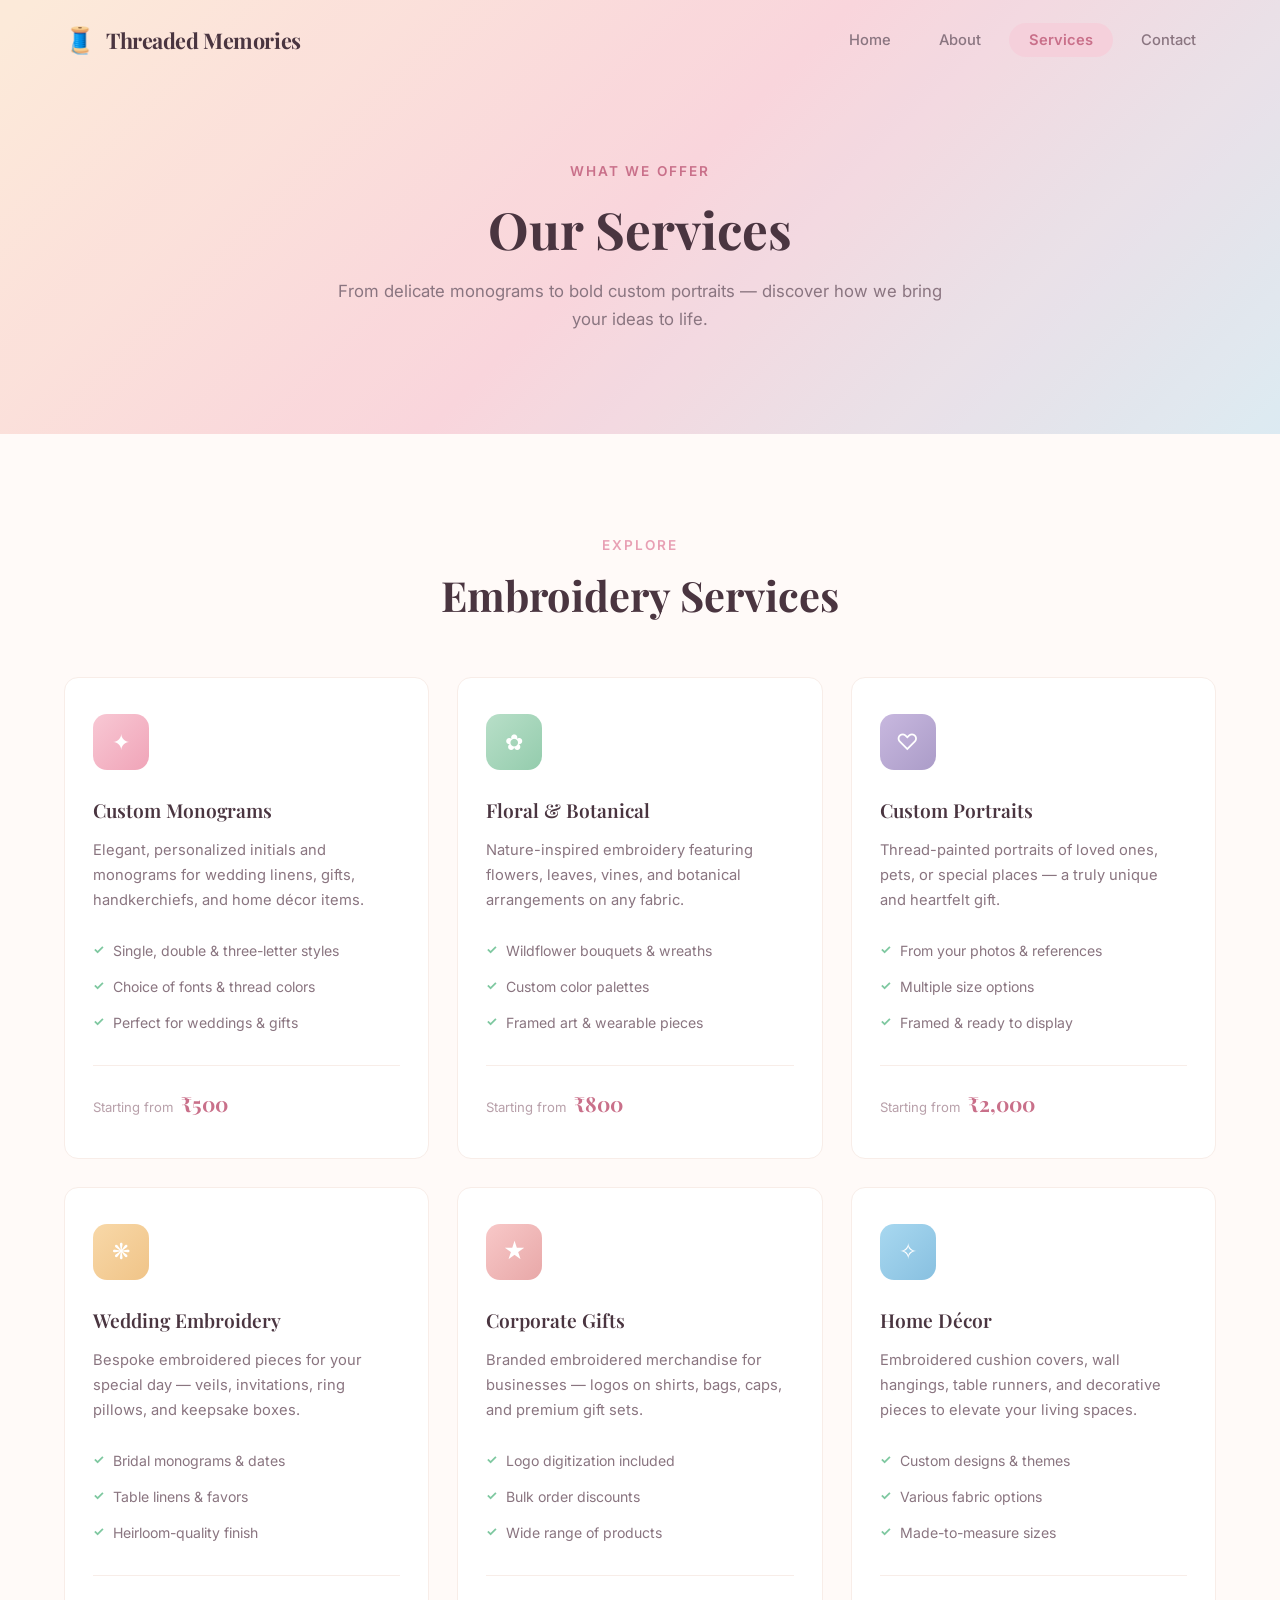
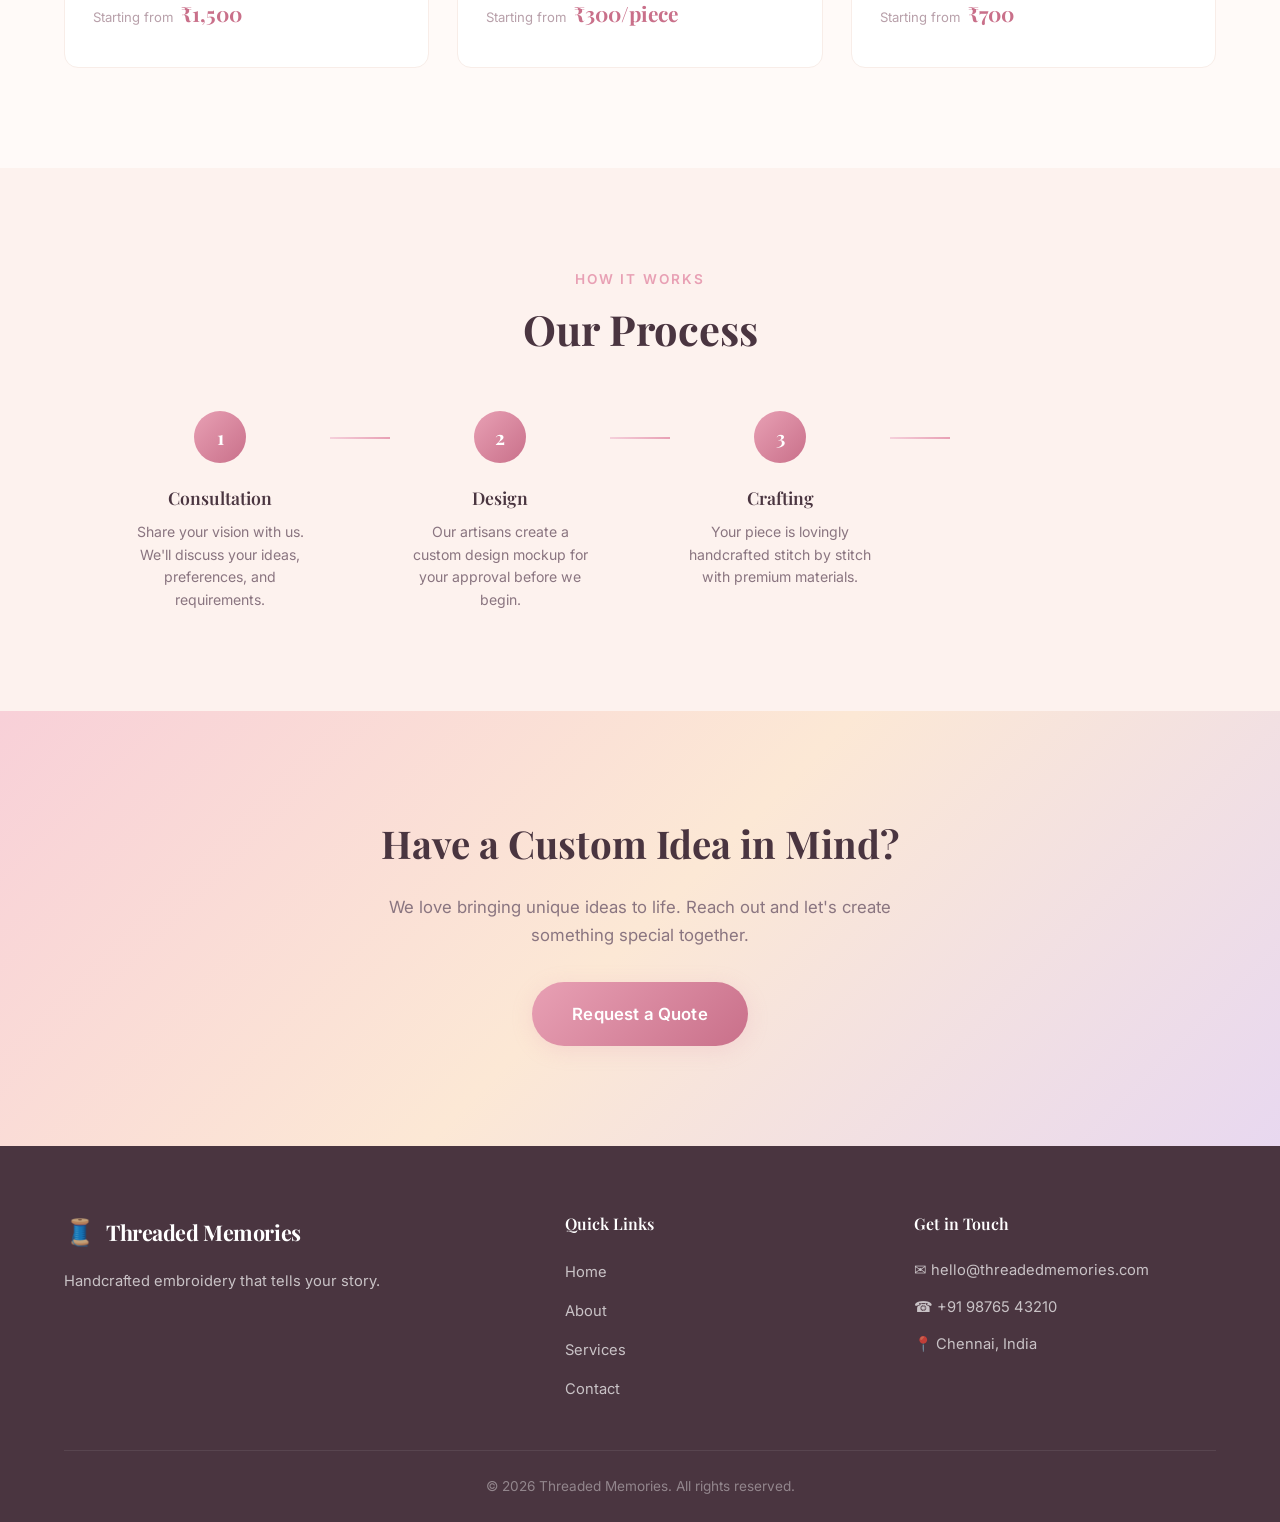
==== services.html @ ecc6c01d "Add files via upload" ====
<!DOCTYPE html>
<html lang="en">
<head>
  <meta charset="UTF-8">
  <meta name="viewport" content="width=device-width, initial-scale=1.0">
  <meta name="description" content="Explore our embroidery services – custom monograms, floral designs, portraits, corporate gifts, and more at Threaded Memories.">
  <title>Services | Threaded Memories</title>
  <link rel="stylesheet" href="style.css">
  <link rel="preconnect" href="https://fonts.googleapis.com">
  <link rel="preconnect" href="https://fonts.gstatic.com" crossorigin>
  <link href="https://fonts.googleapis.com/css2?family=Playfair+Display:ital,wght@0,400;0,600;0,700;1,400&family=Inter:wght@300;400;500;600&display=swap" rel="stylesheet">
</head>
<body>

  <!-- Navigation -->
  <header class="site-header" id="site-header">
    <nav class="navbar" id="navbar">
      <div class="nav-container">
        <a href="index.html" class="nav-logo" id="nav-logo">
          <span class="logo-icon">🧵</span>
          <span class="logo-text">Threaded Memories</span>
        </a>
        <button class="nav-toggle" id="nav-toggle" aria-label="Toggle navigation">
          <span class="hamburger-line"></span>
          <span class="hamburger-line"></span>
          <span class="hamburger-line"></span>
        </button>
        <ul class="nav-menu" id="nav-menu">
          <li class="nav-item"><a href="index.html" class="nav-link">Home</a></li>
          <li class="nav-item"><a href="about.html" class="nav-link">About</a></li>
          <li class="nav-item"><a href="services.html" class="nav-link active">Services</a></li>
          <li class="nav-item"><a href="contact.html" class="nav-link">Contact</a></li>
        </ul>
      </div>
    </nav>
  </header>

  <!-- Main Content -->
  <main class="main-content">

    <!-- Page Hero -->
    <section class="page-hero page-hero-services" id="services-hero">
      <div class="page-hero-overlay"></div>
      <div class="page-hero-content">
        <p class="page-hero-label">What We Offer</p>
        <h1 class="page-hero-title">Our Services</h1>
        <p class="page-hero-subtitle">
          From delicate monograms to bold custom portraits — discover how we bring your ideas to life.
        </p>
      </div>
    </section>

    <!-- Services Grid -->
    <section class="services-section" id="services-list">
      <div class="container">
        <div class="section-header">
          <p class="section-label">Explore</p>
          <h2 class="section-title">Embroidery Services</h2>
        </div>
        <div class="services-grid">

          <div class="service-card" id="service-1">
            <div class="service-icon-wrapper" style="background: linear-gradient(135deg, #f8c8d4, #f0a4b8);">
              <span class="service-icon">✦</span>
            </div>
            <h3 class="service-title">Custom Monograms</h3>
            <p class="service-description">
              Elegant, personalized initials and monograms for wedding linens, gifts, 
              handkerchiefs, and home décor items.
            </p>
            <ul class="service-features">
              <li>Single, double & three-letter styles</li>
              <li>Choice of fonts & thread colors</li>
              <li>Perfect for weddings & gifts</li>
            </ul>
            <div class="service-price">
              <span class="price-label">Starting from</span>
              <span class="price-value">₹500</span>
            </div>
          </div>

          <div class="service-card" id="service-2">
            <div class="service-icon-wrapper" style="background: linear-gradient(135deg, #b8dfc8, #94ccad);">
              <span class="service-icon">✿</span>
            </div>
            <h3 class="service-title">Floral & Botanical</h3>
            <p class="service-description">
              Nature-inspired embroidery featuring flowers, leaves, vines, and botanical 
              arrangements on any fabric.
            </p>
            <ul class="service-features">
              <li>Wildflower bouquets & wreaths</li>
              <li>Custom color palettes</li>
              <li>Framed art & wearable pieces</li>
            </ul>
            <div class="service-price">
              <span class="price-label">Starting from</span>
              <span class="price-value">₹800</span>
            </div>
          </div>

          <div class="service-card" id="service-3">
            <div class="service-icon-wrapper" style="background: linear-gradient(135deg, #c8b8df, #ab9cc8);">
              <span class="service-icon">♡</span>
            </div>
            <h3 class="service-title">Custom Portraits</h3>
            <p class="service-description">
              Thread-painted portraits of loved ones, pets, or special places — 
              a truly unique and heartfelt gift.
            </p>
            <ul class="service-features">
              <li>From your photos & references</li>
              <li>Multiple size options</li>
              <li>Framed & ready to display</li>
            </ul>
            <div class="service-price">
              <span class="price-label">Starting from</span>
              <span class="price-value">₹2,000</span>
            </div>
          </div>

          <div class="service-card" id="service-4">
            <div class="service-icon-wrapper" style="background: linear-gradient(135deg, #f8d8a8, #f0c488);">
              <span class="service-icon">❋</span>
            </div>
            <h3 class="service-title">Wedding Embroidery</h3>
            <p class="service-description">
              Bespoke embroidered pieces for your special day — veils, invitations, 
              ring pillows, and keepsake boxes.
            </p>
            <ul class="service-features">
              <li>Bridal monograms & dates</li>
              <li>Table linens & favors</li>
              <li>Heirloom-quality finish</li>
            </ul>
            <div class="service-price">
              <span class="price-label">Starting from</span>
              <span class="price-value">₹1,500</span>
            </div>
          </div>

          <div class="service-card" id="service-5">
            <div class="service-icon-wrapper" style="background: linear-gradient(135deg, #f8c8c8, #e8a8a8);">
              <span class="service-icon">★</span>
            </div>
            <h3 class="service-title">Corporate Gifts</h3>
            <p class="service-description">
              Branded embroidered merchandise for businesses — logos on shirts, bags, 
              caps, and premium gift sets.
            </p>
            <ul class="service-features">
              <li>Logo digitization included</li>
              <li>Bulk order discounts</li>
              <li>Wide range of products</li>
            </ul>
            <div class="service-price">
              <span class="price-label">Starting from</span>
              <span class="price-value">₹300/piece</span>
            </div>
          </div>

          <div class="service-card" id="service-6">
            <div class="service-icon-wrapper" style="background: linear-gradient(135deg, #a8d8f0, #88c0e0);">
              <span class="service-icon">✧</span>
            </div>
            <h3 class="service-title">Home Décor</h3>
            <p class="service-description">
              Embroidered cushion covers, wall hangings, table runners, and decorative 
              pieces to elevate your living spaces.
            </p>
            <ul class="service-features">
              <li>Custom designs & themes</li>
              <li>Various fabric options</li>
              <li>Made-to-measure sizes</li>
            </ul>
            <div class="service-price">
              <span class="price-label">Starting from</span>
              <span class="price-value">₹700</span>
            </div>
          </div>

        </div>
      </div>
    </section>

    <!-- Process Section -->
    <section class="process-section" id="process">
      <div class="container">
        <div class="section-header">
          <p class="section-label">How It Works</p>
          <h2 class="section-title">Our Process</h2>
        </div>
        <div class="process-steps">
          <div class="process-step" id="step-1">
            <div class="step-number">1</div>
            <h3 class="step-title">Consultation</h3>
            <p class="step-description">Share your vision with us. We'll discuss your ideas, preferences, and requirements.</p>
          </div>
          <div class="process-connector"></div>
          <div class="process-step" id="step-2">
            <div class="step-number">2</div>
            <h3 class="step-title">Design</h3>
            <p class="step-description">Our artisans create a custom design mockup for your approval before we begin.</p>
          </div>
          <div class="process-connector"></div>
          <div class="process-step" id="step-3">
            <div class="step-number">3</div>
            <h3 class="step-title">Crafting</h3>
            <p class="step-description">Your piece is lovingly handcrafted stitch by stitch with premium materials.</p>
          </div>
          <div class="process-connector"></div>
          <div class="process-step" id="step-4">
            <div class="step-number">4</div>
            <h3 class="step-title">Delivery</h3>
            <p class="step-description">Your finished piece is carefully packaged and delivered to your doorstep.</p>
          </div>
        </div>
      </div>
    </section>

    <!-- CTA Section -->
    <section class="cta-section" id="services-cta">
      <div class="container">
        <div class="cta-content">
          <h2 class="cta-title">Have a Custom Idea in Mind?</h2>
          <p class="cta-description">
            We love bringing unique ideas to life. Reach out and let's create something special together.
          </p>
          <a href="contact.html" class="btn btn-primary btn-large" id="services-cta-btn">Request a Quote</a>
        </div>
      </div>
    </section>

  </main>

  <!-- Footer -->
  <footer class="site-footer" id="site-footer">
    <div class="container">
      <div class="footer-grid">
        <div class="footer-brand">
          <a href="index.html" class="footer-logo">
            <span class="logo-icon">🧵</span>
            <span class="logo-text">Threaded Memories</span>
          </a>
          <p class="footer-tagline">Handcrafted embroidery that tells your story.</p>
        </div>
        <div class="footer-links">
          <h4 class="footer-heading">Quick Links</h4>
          <ul>
            <li><a href="index.html">Home</a></li>
            <li><a href="about.html">About</a></li>
            <li><a href="services.html">Services</a></li>
            <li><a href="contact.html">Contact</a></li>
          </ul>
        </div>
        <div class="footer-contact">
          <h4 class="footer-heading">Get in Touch</h4>
          <ul>
            <li>✉ hello@threadedmemories.com</li>
            <li>☎ +91 98765 43210</li>
            <li>📍 Chennai, India</li>
          </ul>
        </div>
      </div>
      <div class="footer-bottom">
        <p>&copy; 2026 Threaded Memories. All rights reserved.</p>
      </div>
    </div>
  </footer>

  <script src="script.js"></script>
</body>
</html>
---- style.css ----
/* ===================================================================
   THREADED MEMORIES – Main Stylesheet
   Soft pastel aesthetic: pink, peach, lavender, sage
   =================================================================== */

/* ----- CSS Custom Properties / Design Tokens ----- */
:root {
  /* Primary Palette – Soft Pink / Peach */
  --clr-primary: #e8a0b4;
  --clr-primary-light: #f5d0db;
  --clr-primary-dark: #c9708a;
  --clr-primary-bg: #fef5f7;

  /* Accent Palette – Warm Peach / Gold */
  --clr-accent: #f0c4a0;
  --clr-accent-light: #fce8d5;
  --clr-accent-dark: #d4a070;

  /* Neutral Palette */
  --clr-bg: #fffaf8;
  --clr-bg-alt: #fdf2ee;
  --clr-surface: #ffffff;
  --clr-border: #f0e0da;
  --clr-border-light: #f8ede8;

  /* Text */
  --clr-text: #4a3540;
  --clr-text-light: #8a7580;
  --clr-text-muted: #b8a0aa;
  --clr-text-inverse: #ffffff;

  /* Semantic */
  --clr-success: #7ec8a0;
  --clr-error: #e87070;
  --clr-lavender: #c8b8df;
  --clr-sage: #a8c5b8;

  /* Typography */
  --ff-heading: 'Playfair Display', Georgia, 'Times New Roman', serif;
  --ff-body: 'Inter', -apple-system, BlinkMacSystemFont, 'Segoe UI', sans-serif;

  /* Sizing */
  --container-max: 1200px;
  --nav-height: 80px;
  --radius-sm: 8px;
  --radius-md: 14px;
  --radius-lg: 24px;
  --radius-full: 9999px;

  /* Shadows */
  --shadow-sm: 0 2px 8px rgba(74, 53, 64, 0.06);
  --shadow-md: 0 8px 24px rgba(74, 53, 64, 0.08);
  --shadow-lg: 0 16px 48px rgba(74, 53, 64, 0.10);
  --shadow-glow: 0 4px 20px rgba(232, 160, 180, 0.25);

  /* Transitions */
  --transition-fast: 0.2s ease;
  --transition-base: 0.35s cubic-bezier(0.4, 0, 0.2, 1);
  --transition-slow: 0.6s cubic-bezier(0.4, 0, 0.2, 1);
}

/* ----- Reset & Base ----- */
*,
*::before,
*::after {
  margin: 0;
  padding: 0;
  box-sizing: border-box;
}

html {
  scroll-behavior: smooth;
  font-size: 16px;
}

body {
  font-family: var(--ff-body);
  color: var(--clr-text);
  background-color: var(--clr-bg);
  line-height: 1.7;
  -webkit-font-smoothing: antialiased;
  -moz-osx-font-smoothing: grayscale;
  overflow-x: hidden;
}

a {
  text-decoration: none;
  color: inherit;
  transition: color var(--transition-fast);
}

ul {
  list-style: none;
}

img {
  max-width: 100%;
  height: auto;
  display: block;
}

.container {
  max-width: var(--container-max);
  margin: 0 auto;
  padding: 0 24px;
}

/* ===================================================================
   NAVIGATION
   =================================================================== */
.site-header {
  position: fixed;
  top: 0;
  left: 0;
  right: 0;
  z-index: 1000;
  transition: background var(--transition-base), box-shadow var(--transition-base);
}

.site-header.scrolled {
  background: rgba(255, 250, 248, 0.92);
  backdrop-filter: blur(16px);
  -webkit-backdrop-filter: blur(16px);
  box-shadow: var(--shadow-sm);
}

.navbar {
  height: var(--nav-height);
  display: flex;
  align-items: center;
}

.nav-container {
  max-width: var(--container-max);
  margin: 0 auto;
  padding: 0 24px;
  width: 100%;
  display: flex;
  align-items: center;
  justify-content: space-between;
}

.nav-logo {
  display: flex;
  align-items: center;
  gap: 10px;
  z-index: 1001;
}

.logo-icon {
  font-size: 1.6rem;
}

.logo-text {
  font-family: var(--ff-heading);
  font-size: 1.35rem;
  font-weight: 700;
  color: var(--clr-text);
  letter-spacing: -0.02em;
}

.nav-menu {
  display: flex;
  align-items: center;
  gap: 8px;
}

.nav-link {
  padding: 8px 20px;
  font-size: 0.92rem;
  font-weight: 500;
  color: var(--clr-text-light);
  border-radius: var(--radius-full);
  transition: all var(--transition-fast);
  position: relative;
}

.nav-link:hover {
  color: var(--clr-text);
  background: var(--clr-primary-bg);
}

.nav-link.active {
  color: var(--clr-primary-dark);
  background: var(--clr-primary-light);
  font-weight: 600;
}

/* Hamburger */
.nav-toggle {
  display: none;
  flex-direction: column;
  gap: 5px;
  background: none;
  border: none;
  cursor: pointer;
  padding: 8px;
  z-index: 1001;
}

.hamburger-line {
  width: 24px;
  height: 2px;
  background: var(--clr-text);
  border-radius: 2px;
  transition: all var(--transition-base);
  transform-origin: center;
}

.nav-toggle.active .hamburger-line:nth-child(1) {
  transform: rotate(45deg) translate(5px, 5px);
}

.nav-toggle.active .hamburger-line:nth-child(2) {
  opacity: 0;
}

.nav-toggle.active .hamburger-line:nth-child(3) {
  transform: rotate(-45deg) translate(5px, -5px);
}

/* ===================================================================
   BUTTONS
   =================================================================== */
.btn {
  display: inline-flex;
  align-items: center;
  justify-content: center;
  gap: 8px;
  padding: 14px 32px;
  font-family: var(--ff-body);
  font-size: 0.95rem;
  font-weight: 600;
  border: none;
  border-radius: var(--radius-full);
  cursor: pointer;
  transition: all var(--transition-base);
  letter-spacing: 0.01em;
}

.btn-primary {
  background: linear-gradient(135deg, var(--clr-primary), var(--clr-primary-dark));
  color: var(--clr-text-inverse);
  box-shadow: var(--shadow-glow);
}

.btn-primary:hover {
  transform: translateY(-2px);
  box-shadow: 0 8px 28px rgba(232, 160, 180, 0.4);
}

.btn-primary:active {
  transform: translateY(0);
}

.btn-secondary {
  background: rgba(255, 255, 255, 0.2);
  color: var(--clr-text-inverse);
  border: 2px solid rgba(255, 255, 255, 0.4);
  backdrop-filter: blur(4px);
}

.btn-secondary:hover {
  background: rgba(255, 255, 255, 0.3);
  border-color: rgba(255, 255, 255, 0.6);
  transform: translateY(-2px);
}

.btn-large {
  padding: 18px 40px;
  font-size: 1.05rem;
}

.btn-full {
  width: 100%;
}

/* ===================================================================
   SECTION UTILITIES
   =================================================================== */
.section-header {
  text-align: center;
  margin-bottom: 56px;
}

.section-label {
  font-size: 0.85rem;
  font-weight: 600;
  text-transform: uppercase;
  letter-spacing: 0.15em;
  color: var(--clr-primary);
  margin-bottom: 12px;
}

.section-title {
  font-family: var(--ff-heading);
  font-size: clamp(1.8rem, 4vw, 2.6rem);
  font-weight: 700;
  color: var(--clr-text);
  line-height: 1.25;
}

/* ===================================================================
   HERO (HOME PAGE)
   =================================================================== */
.hero {
  position: relative;
  min-height: 100vh;
  display: flex;
  align-items: center;
  justify-content: center;
  text-align: center;
  background: linear-gradient(135deg, #f8d0d8 0%, #fce8d5 30%, #f0d8e8 60%, #d8e0f0 100%);
  overflow: hidden;
}

.hero::before {
  content: '';
  position: absolute;
  top: -50%;
  right: -30%;
  width: 80vw;
  height: 80vw;
  border-radius: 50%;
  background: radial-gradient(circle, rgba(232, 160, 180, 0.15) 0%, transparent 70%);
  animation: heroFloat 12s ease-in-out infinite;
}

.hero::after {
  content: '';
  position: absolute;
  bottom: -30%;
  left: -20%;
  width: 60vw;
  height: 60vw;
  border-radius: 50%;
  background: radial-gradient(circle, rgba(240, 196, 160, 0.12) 0%, transparent 70%);
  animation: heroFloat 15s ease-in-out infinite reverse;
}

@keyframes heroFloat {
  0%, 100% { transform: translate(0, 0) scale(1); }
  50% { transform: translate(30px, -20px) scale(1.05); }
}

.hero-overlay {
  position: absolute;
  inset: 0;
  background: rgba(255, 250, 248, 0.15);
}

.hero-content {
  position: relative;
  z-index: 2;
  max-width: 720px;
  padding: 0 24px;
}

.hero-tagline {
  font-size: 0.9rem;
  font-weight: 600;
  text-transform: uppercase;
  letter-spacing: 0.2em;
  color: var(--clr-primary-dark);
  margin-bottom: 20px;
  opacity: 0;
  animation: fadeInUp 0.8s ease forwards 0.2s;
}

.hero-title {
  font-family: var(--ff-heading);
  font-size: clamp(2.4rem, 6vw, 4rem);
  font-weight: 700;
  color: var(--clr-text);
  line-height: 1.15;
  margin-bottom: 24px;
  opacity: 0;
  animation: fadeInUp 0.8s ease forwards 0.4s;
}

.accent-text {
  color: var(--clr-primary-dark);
  font-style: italic;
}

.hero-description {
  font-size: 1.1rem;
  color: var(--clr-text-light);
  line-height: 1.8;
  margin-bottom: 36px;
  max-width: 560px;
  margin-left: auto;
  margin-right: auto;
  opacity: 0;
  animation: fadeInUp 0.8s ease forwards 0.6s;
}

.hero-buttons {
  display: flex;
  gap: 16px;
  justify-content: center;
  flex-wrap: wrap;
  opacity: 0;
  animation: fadeInUp 0.8s ease forwards 0.8s;
}

.hero .btn-secondary {
  color: var(--clr-text);
  border-color: var(--clr-primary);
  background: rgba(232, 160, 180, 0.08);
}

.hero .btn-secondary:hover {
  background: rgba(232, 160, 180, 0.18);
}

/* Scroll Indicator */
.hero-scroll-indicator {
  position: absolute;
  bottom: 32px;
  left: 50%;
  transform: translateX(-50%);
  display: flex;
  flex-direction: column;
  align-items: center;
  gap: 8px;
  z-index: 2;
  opacity: 0;
  animation: fadeInUp 0.8s ease forwards 1.2s;
}

.hero-scroll-indicator span {
  font-size: 0.75rem;
  font-weight: 600;
  text-transform: uppercase;
  letter-spacing: 0.15em;
  color: var(--clr-text-muted);
}

.scroll-line {
  width: 1px;
  height: 40px;
  background: linear-gradient(to bottom, var(--clr-primary), transparent);
  animation: scrollPulse 2s ease-in-out infinite;
}

@keyframes scrollPulse {
  0%, 100% { opacity: 1; transform: scaleY(1); }
  50% { opacity: 0.4; transform: scaleY(0.6); }
}

@keyframes fadeInUp {
  from { opacity: 0; transform: translateY(24px); }
  to { opacity: 1; transform: translateY(0); }
}

/* ===================================================================
   PAGE HERO (Inner Pages)
   =================================================================== */
.page-hero {
  position: relative;
  padding: 160px 24px 100px;
  text-align: center;
  background: linear-gradient(135deg, #f8d0d8 0%, #fce8d5 50%, #e8d0f0 100%);
  overflow: hidden;
}

.page-hero-services {
  background: linear-gradient(135deg, #fce8d5 0%, #f8d0d8 50%, #d8e8f0 100%);
}

.page-hero-contact {
  background: linear-gradient(135deg, #e8d0f0 0%, #f8d0d8 50%, #fce8d5 100%);
}

.page-hero-overlay {
  position: absolute;
  inset: 0;
  background: rgba(255, 250, 248, 0.1);
}

.page-hero-content {
  position: relative;
  z-index: 2;
  max-width: 640px;
  margin: 0 auto;
}

.page-hero-label {
  font-size: 0.85rem;
  font-weight: 600;
  text-transform: uppercase;
  letter-spacing: 0.15em;
  color: var(--clr-primary-dark);
  margin-bottom: 16px;
}

.page-hero-title {
  font-family: var(--ff-heading);
  font-size: clamp(2rem, 5vw, 3.2rem);
  font-weight: 700;
  color: var(--clr-text);
  margin-bottom: 16px;
  line-height: 1.2;
}

.page-hero-subtitle {
  font-size: 1.05rem;
  color: var(--clr-text-light);
  line-height: 1.7;
}

/* ===================================================================
   FEATURES (HOME)
   =================================================================== */
.features {
  padding: 100px 0;
  background: var(--clr-bg);
}

.features-grid {
  display: grid;
  grid-template-columns: repeat(4, 1fr);
  gap: 24px;
}

.feature-card {
  text-align: center;
  padding: 40px 28px;
  background: var(--clr-surface);
  border-radius: var(--radius-md);
  border: 1px solid var(--clr-border-light);
  transition: all var(--transition-base);
}

.feature-card:hover {
  transform: translateY(-6px);
  box-shadow: var(--shadow-md);
  border-color: var(--clr-primary-light);
}

.feature-icon {
  font-size: 2rem;
  margin-bottom: 20px;
  color: var(--clr-primary);
}

.feature-title {
  font-family: var(--ff-heading);
  font-size: 1.15rem;
  font-weight: 600;
  margin-bottom: 12px;
  color: var(--clr-text);
}

.feature-description {
  font-size: 0.92rem;
  color: var(--clr-text-light);
  line-height: 1.65;
}

/* ===================================================================
   SHOWCASE (HOME)
   =================================================================== */
.showcase {
  padding: 100px 0;
  background: var(--clr-bg-alt);
}

.showcase-grid {
  display: grid;
  grid-template-columns: 1fr 1fr;
  grid-template-rows: auto auto;
  gap: 24px;
}

.showcase-card {
  position: relative;
  border-radius: var(--radius-md);
  overflow: hidden;
  min-height: 260px;
  cursor: pointer;
  transition: transform var(--transition-base);
}

.showcase-card:hover {
  transform: scale(1.02);
}

.showcase-card-large {
  grid-row: 1 / 3;
  min-height: 540px;
}

.showcase-image {
  position: absolute;
  inset: 0;
  background-size: cover;
  background-position: center;
  transition: transform var(--transition-slow);
}

.showcase-card:hover .showcase-image {
  transform: scale(1.08);
}

.showcase-overlay {
  position: absolute;
  bottom: 0;
  left: 0;
  right: 0;
  padding: 32px 28px;
  background: linear-gradient(to top, rgba(74, 53, 64, 0.7), transparent);
  color: var(--clr-text-inverse);
  transform: translateY(10px);
  opacity: 0;
  transition: all var(--transition-base);
}

.showcase-card:hover .showcase-overlay {
  transform: translateY(0);
  opacity: 1;
}

.showcase-overlay h3 {
  font-family: var(--ff-heading);
  font-size: 1.2rem;
  margin-bottom: 4px;
}

.showcase-overlay p {
  font-size: 0.88rem;
  opacity: 0.85;
}

.showcase-cta {
  text-align: center;
  margin-top: 48px;
}

/* ===================================================================
   TESTIMONIALS (HOME)
   =================================================================== */
.testimonial-section {
  padding: 100px 0;
  background: var(--clr-bg);
}

.testimonials-grid {
  display: grid;
  grid-template-columns: repeat(3, 1fr);
  gap: 24px;
}

.testimonial-card {
  padding: 36px 28px;
  background: var(--clr-surface);
  border-radius: var(--radius-md);
  border: 1px solid var(--clr-border-light);
  transition: all var(--transition-base);
}

.testimonial-card:hover {
  box-shadow: var(--shadow-md);
  transform: translateY(-4px);
}

.testimonial-stars {
  color: var(--clr-accent-dark);
  font-size: 1rem;
  letter-spacing: 2px;
  margin-bottom: 16px;
}

.testimonial-text {
  font-size: 0.95rem;
  color: var(--clr-text-light);
  line-height: 1.75;
  margin-bottom: 24px;
  font-style: italic;
}

.testimonial-author {
  display: flex;
  align-items: center;
  gap: 14px;
}

.testimonial-avatar {
  width: 44px;
  height: 44px;
  border-radius: 50%;
  background: linear-gradient(135deg, var(--clr-primary-light), var(--clr-primary));
  display: flex;
  align-items: center;
  justify-content: center;
  font-family: var(--ff-heading);
  font-weight: 700;
  font-size: 1rem;
  color: var(--clr-text-inverse);
}

.testimonial-name {
  font-weight: 600;
  font-size: 0.92rem;
  color: var(--clr-text);
}

.testimonial-role {
  font-size: 0.82rem;
  color: var(--clr-text-muted);
}

/* ===================================================================
   CTA SECTION
   =================================================================== */
.cta-section {
  padding: 100px 0;
  background: linear-gradient(135deg, #f8d0d8 0%, #fce8d5 50%, #e8d8f0 100%);
}

.cta-content {
  text-align: center;
  max-width: 580px;
  margin: 0 auto;
}

.cta-title {
  font-family: var(--ff-heading);
  font-size: clamp(1.6rem, 4vw, 2.4rem);
  font-weight: 700;
  color: var(--clr-text);
  margin-bottom: 16px;
}

.cta-description {
  font-size: 1.05rem;
  color: var(--clr-text-light);
  margin-bottom: 32px;
  line-height: 1.7;
}

/* ===================================================================
   ABOUT – STORY
   =================================================================== */
.about-story {
  padding: 100px 0;
  background: var(--clr-bg);
}

.story-grid {
  display: grid;
  grid-template-columns: 1fr 1fr;
  gap: 64px;
  align-items: center;
}

.story-image-wrapper {
  position: relative;
}

.story-image {
  width: 100%;
  height: 440px;
  border-radius: var(--radius-lg);
  background-size: cover;
  background-position: center;
}

.story-image-accent {
  position: absolute;
  bottom: -16px;
  right: -16px;
  width: 120px;
  height: 120px;
  border-radius: var(--radius-md);
  background: linear-gradient(135deg, var(--clr-primary-light), var(--clr-accent-light));
  z-index: -1;
}

.story-paragraph {
  font-size: 1rem;
  color: var(--clr-text-light);
  line-height: 1.8;
  margin-bottom: 20px;
}

.story-text .section-title {
  text-align: left;
}

.story-text .section-label {
  text-align: left;
}

/* ===================================================================
   ABOUT – VALUES
   =================================================================== */
.values-section {
  padding: 100px 0;
  background: var(--clr-bg-alt);
}

.values-grid {
  display: grid;
  grid-template-columns: repeat(2, 1fr);
  gap: 24px;
}

.value-card {
  padding: 40px 32px;
  background: var(--clr-surface);
  border-radius: var(--radius-md);
  border: 1px solid var(--clr-border-light);
  transition: all var(--transition-base);
}

.value-card:hover {
  transform: translateY(-4px);
  box-shadow: var(--shadow-md);
}

.value-number {
  font-family: var(--ff-heading);
  font-size: 2.4rem;
  font-weight: 700;
  color: var(--clr-primary-light);
  margin-bottom: 16px;
  line-height: 1;
}

.value-title {
  font-family: var(--ff-heading);
  font-size: 1.2rem;
  font-weight: 600;
  color: var(--clr-text);
  margin-bottom: 12px;
}

.value-description {
  font-size: 0.95rem;
  color: var(--clr-text-light);
  line-height: 1.7;
}

/* ===================================================================
   ABOUT – STATS
   =================================================================== */
.stats-section {
  padding: 80px 0;
  background: linear-gradient(135deg, #f8d0d8, #fce8d5, #e8d8f0);
}

.stats-grid {
  display: grid;
  grid-template-columns: repeat(4, 1fr);
  gap: 24px;
  text-align: center;
}

.stat-card {
  padding: 32px 16px;
}

.stat-number {
  font-family: var(--ff-heading);
  font-size: 3rem;
  font-weight: 700;
  color: var(--clr-text);
  line-height: 1;
  display: inline;
}

.stat-suffix {
  font-family: var(--ff-heading);
  font-size: 2rem;
  font-weight: 700;
  color: var(--clr-primary-dark);
  display: inline;
}

.stat-label {
  font-size: 0.9rem;
  color: var(--clr-text-light);
  margin-top: 8px;
  font-weight: 500;
}

/* ===================================================================
   ABOUT – TEAM
   =================================================================== */
.team-section {
  padding: 100px 0;
  background: var(--clr-bg);
}

.team-grid {
  display: grid;
  grid-template-columns: repeat(3, 1fr);
  gap: 32px;
}

.team-card {
  text-align: center;
  padding: 48px 28px;
  background: var(--clr-surface);
  border-radius: var(--radius-md);
  border: 1px solid var(--clr-border-light);
  transition: all var(--transition-base);
}

.team-card:hover {
  transform: translateY(-6px);
  box-shadow: var(--shadow-md);
}

.team-avatar {
  width: 88px;
  height: 88px;
  border-radius: 50%;
  display: flex;
  align-items: center;
  justify-content: center;
  margin: 0 auto 24px;
  font-family: var(--ff-heading);
  font-size: 2rem;
  font-weight: 700;
  color: var(--clr-text-inverse);
}

.team-name {
  font-family: var(--ff-heading);
  font-size: 1.15rem;
  font-weight: 600;
  color: var(--clr-text);
  margin-bottom: 4px;
}

.team-role {
  font-size: 0.85rem;
  color: var(--clr-primary);
  font-weight: 600;
  text-transform: uppercase;
  letter-spacing: 0.08em;
  margin-bottom: 16px;
}

.team-bio {
  font-size: 0.92rem;
  color: var(--clr-text-light);
  line-height: 1.65;
}

/* ===================================================================
   SERVICES – GRID
   =================================================================== */
.services-section {
  padding: 100px 0;
  background: var(--clr-bg);
}

.services-grid {
  display: grid;
  grid-template-columns: repeat(3, 1fr);
  gap: 28px;
}

.service-card {
  padding: 36px 28px;
  background: var(--clr-surface);
  border-radius: var(--radius-md);
  border: 1px solid var(--clr-border-light);
  transition: all var(--transition-base);
  display: flex;
  flex-direction: column;
}

.service-card:hover {
  transform: translateY(-6px);
  box-shadow: var(--shadow-lg);
  border-color: var(--clr-primary-light);
}

.service-icon-wrapper {
  width: 56px;
  height: 56px;
  border-radius: var(--radius-md);
  display: flex;
  align-items: center;
  justify-content: center;
  margin-bottom: 24px;
}

.service-icon {
  font-size: 1.4rem;
  color: var(--clr-text-inverse);
}

.service-title {
  font-family: var(--ff-heading);
  font-size: 1.2rem;
  font-weight: 600;
  color: var(--clr-text);
  margin-bottom: 12px;
}

.service-description {
  font-size: 0.92rem;
  color: var(--clr-text-light);
  line-height: 1.7;
  margin-bottom: 20px;
}

.service-features {
  margin-bottom: 24px;
  flex-grow: 1;
}

.service-features li {
  padding: 6px 0;
  font-size: 0.88rem;
  color: var(--clr-text-light);
  padding-left: 20px;
  position: relative;
}

.service-features li::before {
  content: '✓';
  position: absolute;
  left: 0;
  color: var(--clr-success);
  font-weight: 700;
  font-size: 0.8rem;
}

.service-price {
  display: flex;
  align-items: baseline;
  gap: 8px;
  padding-top: 20px;
  border-top: 1px solid var(--clr-border-light);
}

.price-label {
  font-size: 0.82rem;
  color: var(--clr-text-muted);
}

.price-value {
  font-family: var(--ff-heading);
  font-size: 1.3rem;
  font-weight: 700;
  color: var(--clr-primary-dark);
}

/* ===================================================================
   SERVICES – PROCESS
   =================================================================== */
.process-section {
  padding: 100px 0;
  background: var(--clr-bg-alt);
}

.process-steps {
  display: flex;
  align-items: flex-start;
  justify-content: center;
  gap: 0;
}

.process-step {
  text-align: center;
  flex: 1;
  max-width: 220px;
  padding: 0 16px;
}

.step-number {
  width: 52px;
  height: 52px;
  border-radius: 50%;
  background: linear-gradient(135deg, var(--clr-primary), var(--clr-primary-dark));
  color: var(--clr-text-inverse);
  font-family: var(--ff-heading);
  font-size: 1.2rem;
  font-weight: 700;
  display: flex;
  align-items: center;
  justify-content: center;
  margin: 0 auto 20px;
}

.step-title {
  font-family: var(--ff-heading);
  font-size: 1.1rem;
  font-weight: 600;
  color: var(--clr-text);
  margin-bottom: 8px;
}

.step-description {
  font-size: 0.88rem;
  color: var(--clr-text-light);
  line-height: 1.6;
}

.process-connector {
  width: 60px;
  height: 2px;
  background: linear-gradient(to right, var(--clr-primary-light), var(--clr-primary));
  margin-top: 26px;
  flex-shrink: 0;
}

/* ===================================================================
   CONTACT – FORM & INFO
   =================================================================== */
.contact-section {
  padding: 100px 0;
  background: var(--clr-bg);
}

.contact-grid {
  display: grid;
  grid-template-columns: 1.2fr 0.8fr;
  gap: 48px;
  align-items: start;
}

.contact-form-title {
  font-family: var(--ff-heading);
  font-size: 1.6rem;
  font-weight: 700;
  color: var(--clr-text);
  margin-bottom: 8px;
}

.contact-form-subtitle {
  font-size: 0.95rem;
  color: var(--clr-text-light);
  margin-bottom: 32px;
}

.form-group {
  margin-bottom: 24px;
}

.form-label {
  display: block;
  font-size: 0.88rem;
  font-weight: 600;
  color: var(--clr-text);
  margin-bottom: 8px;
}

.required {
  color: var(--clr-error);
}

.form-input {
  width: 100%;
  padding: 14px 18px;
  font-family: var(--ff-body);
  font-size: 0.95rem;
  color: var(--clr-text);
  background: var(--clr-surface);
  border: 2px solid var(--clr-border);
  border-radius: var(--radius-sm);
  transition: all var(--transition-fast);
  outline: none;
}

.form-input::placeholder {
  color: var(--clr-text-muted);
}

.form-input:focus {
  border-color: var(--clr-primary);
  box-shadow: 0 0 0 4px rgba(232, 160, 180, 0.12);
}

.form-input.error {
  border-color: var(--clr-error);
  box-shadow: 0 0 0 4px rgba(232, 112, 112, 0.1);
}

.form-input.success {
  border-color: var(--clr-success);
}

.form-select {
  appearance: none;
  background-image: url("data:image/svg+xml,%3Csvg xmlns='http://www.w3.org/2000/svg' width='12' height='8'%3E%3Cpath fill='%238a7580' d='M6 8L0 0h12z'/%3E%3C/svg%3E");
  background-repeat: no-repeat;
  background-position: right 18px center;
  padding-right: 44px;
  cursor: pointer;
}

.form-textarea {
  resize: vertical;
  min-height: 120px;
}

.form-error {
  display: block;
  font-size: 0.82rem;
  color: var(--clr-error);
  margin-top: 6px;
  min-height: 1.2em;
}

.form-status {
  margin-top: 16px;
  padding: 14px 20px;
  border-radius: var(--radius-sm);
  font-size: 0.92rem;
  font-weight: 500;
  display: none;
  text-align: center;
}

.form-status.show {
  display: block;
  animation: fadeInUp 0.4s ease;
}

.form-status.success {
  background: rgba(126, 200, 160, 0.12);
  color: #2d7a50;
  border: 1px solid rgba(126, 200, 160, 0.3);
}

.form-status.error {
  background: rgba(232, 112, 112, 0.1);
  color: #c44040;
  border: 1px solid rgba(232, 112, 112, 0.25);
}

/* Contact Info Sidebar */
.contact-info-card {
  padding: 36px 28px;
  background: linear-gradient(135deg, #f8d0d8, #fce8d5);
  border-radius: var(--radius-md);
  margin-bottom: 24px;
}

.contact-info-title {
  font-family: var(--ff-heading);
  font-size: 1.3rem;
  font-weight: 600;
  color: var(--clr-text);
  margin-bottom: 8px;
}

.contact-info-subtitle {
  font-size: 0.9rem;
  color: var(--clr-text-light);
  margin-bottom: 28px;
}

.contact-info-items {
  display: flex;
  flex-direction: column;
  gap: 24px;
}

.contact-info-item {
  display: flex;
  align-items: flex-start;
  gap: 16px;
}

.info-icon {
  font-size: 1.2rem;
  flex-shrink: 0;
  margin-top: 2px;
}

.info-label {
  font-size: 0.82rem;
  font-weight: 600;
  text-transform: uppercase;
  letter-spacing: 0.08em;
  color: var(--clr-text-muted);
  margin-bottom: 2px;
}

.info-value {
  font-size: 0.95rem;
  color: var(--clr-text);
  line-height: 1.5;
}

/* Map */
.contact-map {
  border-radius: var(--radius-md);
  overflow: hidden;
  background: var(--clr-bg-alt);
  border: 1px solid var(--clr-border-light);
}

.map-placeholder {
  padding: 48px 28px;
  text-align: center;
  color: var(--clr-text-light);
}

.map-icon {
  font-size: 2.4rem;
  margin-bottom: 12px;
  display: block;
}

.map-placeholder p {
  font-size: 0.88rem;
}

/* ===================================================================
   CONTACT – FAQ
   =================================================================== */
.faq-section {
  padding: 100px 0;
  background: var(--clr-bg-alt);
}

.faq-grid {
  display: grid;
  grid-template-columns: repeat(2, 1fr);
  gap: 24px;
}

.faq-card {
  padding: 32px 28px;
  background: var(--clr-surface);
  border-radius: var(--radius-md);
  border: 1px solid var(--clr-border-light);
  transition: all var(--transition-base);
}

.faq-card:hover {
  box-shadow: var(--shadow-sm);
}

.faq-question {
  font-family: var(--ff-heading);
  font-size: 1.05rem;
  font-weight: 600;
  color: var(--clr-text);
  margin-bottom: 12px;
}

.faq-answer {
  font-size: 0.92rem;
  color: var(--clr-text-light);
  line-height: 1.7;
}

/* ===================================================================
   FOOTER
   =================================================================== */
.site-footer {
  background: var(--clr-text);
  color: rgba(255, 255, 255, 0.7);
  padding: 64px 0 0;
}

.footer-grid {
  display: grid;
  grid-template-columns: 1.5fr 1fr 1fr;
  gap: 48px;
  padding-bottom: 48px;
  border-bottom: 1px solid rgba(255, 255, 255, 0.08);
}

.footer-logo {
  display: flex;
  align-items: center;
  gap: 10px;
  margin-bottom: 16px;
}

.footer-logo .logo-text {
  color: var(--clr-text-inverse);
}

.footer-tagline {
  font-size: 0.92rem;
  line-height: 1.6;
}

.footer-heading {
  font-family: var(--ff-heading);
  font-size: 1rem;
  font-weight: 600;
  color: var(--clr-text-inverse);
  margin-bottom: 20px;
}

.footer-links ul,
.footer-contact ul {
  display: flex;
  flex-direction: column;
  gap: 12px;
}

.footer-links a {
  font-size: 0.92rem;
  transition: color var(--transition-fast);
}

.footer-links a:hover {
  color: var(--clr-primary-light);
}

.footer-contact li {
  font-size: 0.92rem;
}

.footer-bottom {
  padding: 24px 0;
  text-align: center;
  font-size: 0.85rem;
  color: rgba(255, 255, 255, 0.4);
}

/* ===================================================================
   RESPONSIVE – TABLET
   =================================================================== */
@media (max-width: 1024px) {
  .features-grid {
    grid-template-columns: repeat(2, 1fr);
  }

  .services-grid {
    grid-template-columns: repeat(2, 1fr);
  }

  .stats-grid {
    grid-template-columns: repeat(2, 1fr);
  }

  .story-grid {
    gap: 40px;
  }
}

/* ===================================================================
   RESPONSIVE – MOBILE
   =================================================================== */
@media (max-width: 768px) {
  :root {
    --nav-height: 68px;
  }

  /* Mobile Nav */
  .nav-toggle {
    display: flex;
  }

  .nav-menu {
    position: fixed;
    top: 0;
    right: -100%;
    width: 280px;
    height: 100vh;
    background: var(--clr-surface);
    flex-direction: column;
    align-items: flex-start;
    padding: 100px 32px 32px;
    gap: 4px;
    transition: right var(--transition-base);
    box-shadow: var(--shadow-lg);
  }

  .nav-menu.active {
    right: 0;
  }

  .nav-link {
    width: 100%;
    padding: 14px 20px;
    font-size: 1rem;
    border-radius: var(--radius-sm);
  }

  /* Layout */
  .features-grid {
    grid-template-columns: 1fr;
  }

  .showcase-grid {
    grid-template-columns: 1fr;
  }

  .showcase-card-large {
    grid-row: auto;
    min-height: 280px;
  }

  .testimonials-grid {
    grid-template-columns: 1fr;
  }

  .story-grid {
    grid-template-columns: 1fr;
    gap: 40px;
  }

  .story-image {
    height: 300px;
  }

  .story-text .section-title,
  .story-text .section-label {
    text-align: center;
  }

  .values-grid {
    grid-template-columns: 1fr;
  }

  .stats-grid {
    grid-template-columns: repeat(2, 1fr);
    gap: 16px;
  }

  .team-grid {
    grid-template-columns: 1fr;
    max-width: 400px;
    margin: 0 auto;
  }

  .services-grid {
    grid-template-columns: 1fr;
  }

  .process-steps {
    flex-direction: column;
    align-items: center;
    gap: 0;
  }

  .process-connector {
    width: 2px;
    height: 32px;
    margin: 0;
  }

  .contact-grid {
    grid-template-columns: 1fr;
    gap: 40px;
  }

  .faq-grid {
    grid-template-columns: 1fr;
  }

  .footer-grid {
    grid-template-columns: 1fr;
    gap: 32px;
  }

  /* Hero */
  .hero-buttons {
    flex-direction: column;
    align-items: center;
  }

  .hero-scroll-indicator {
    display: none;
  }

  /* Sections */
  .features,
  .showcase,
  .testimonial-section,
  .cta-section,
  .about-story,
  .values-section,
  .team-section,
  .services-section,
  .process-section,
  .contact-section,
  .faq-section {
    padding: 72px 0;
  }

  .section-header {
    margin-bottom: 40px;
  }
}

@media (max-width: 480px) {
  .stat-number {
    font-size: 2.2rem;
  }

  .hero-title {
    font-size: 2rem;
  }

  .page-hero {
    padding: 130px 20px 70px;
  }
}
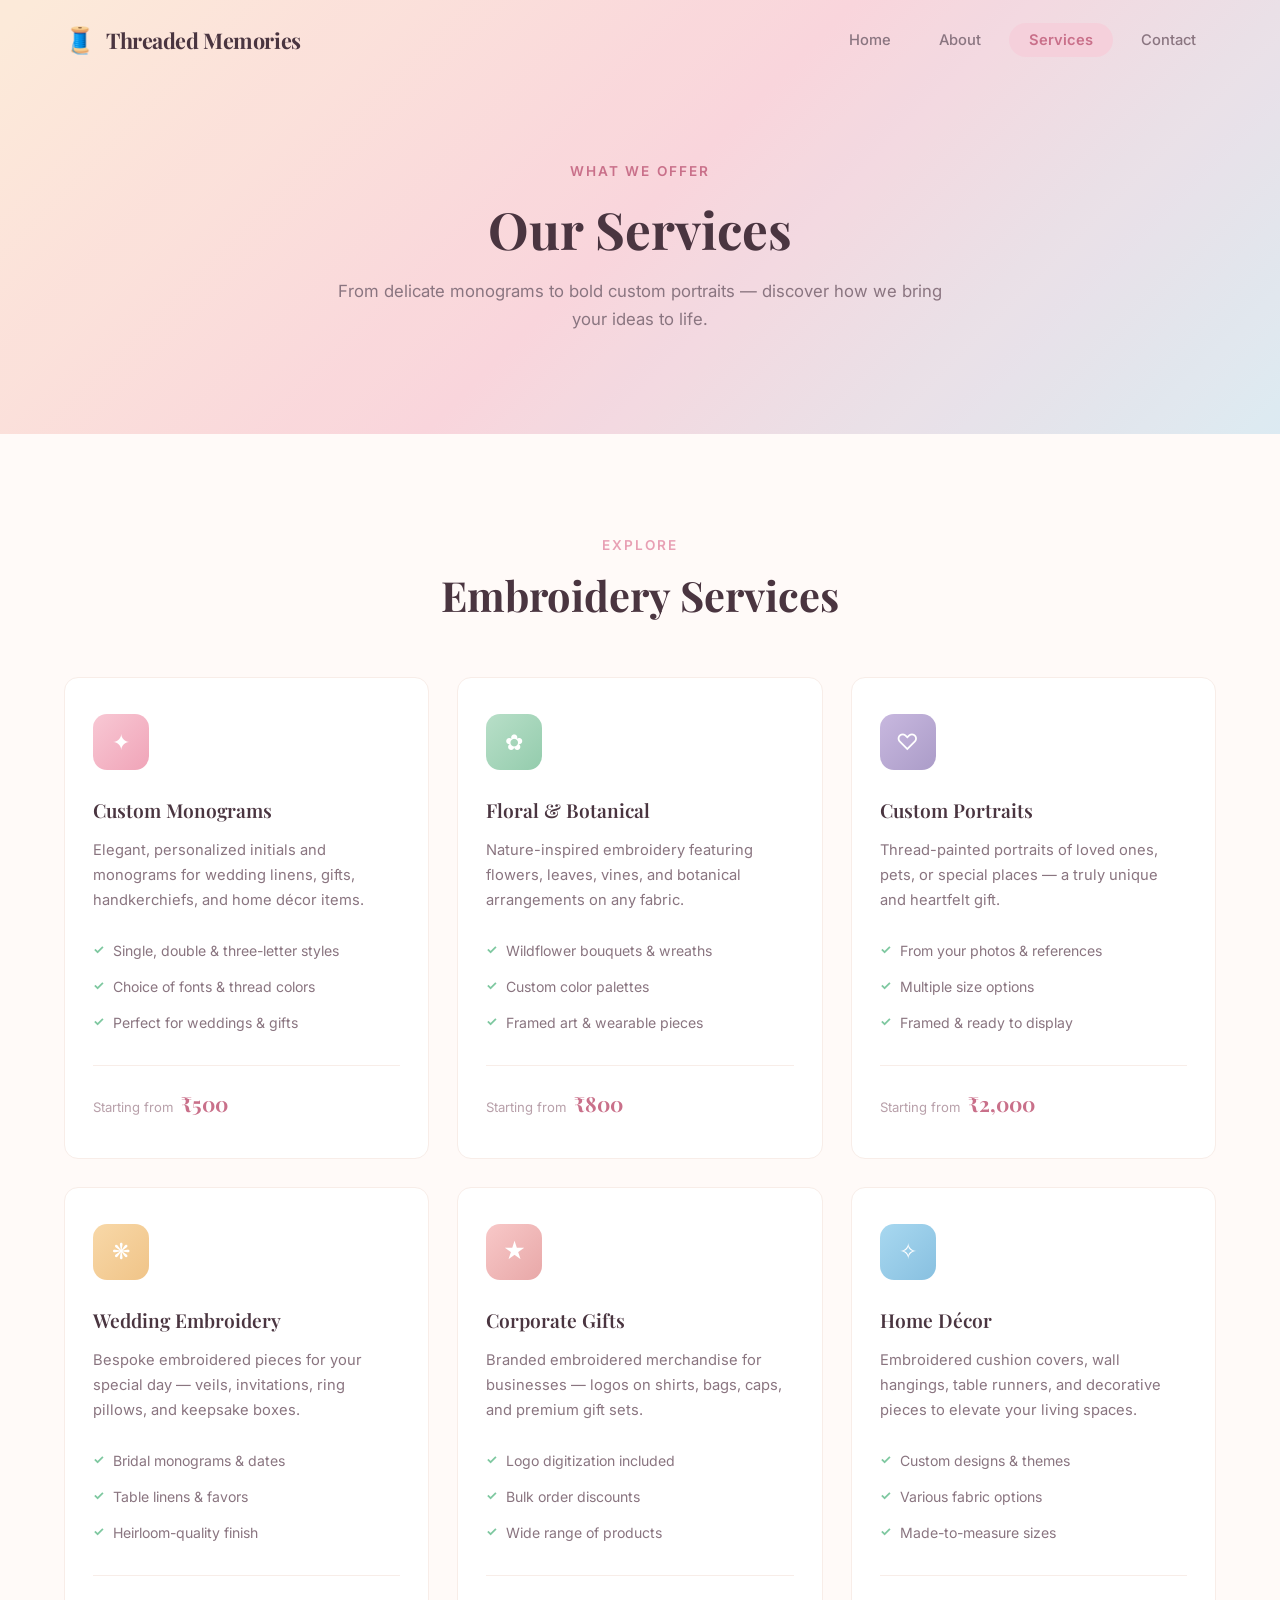
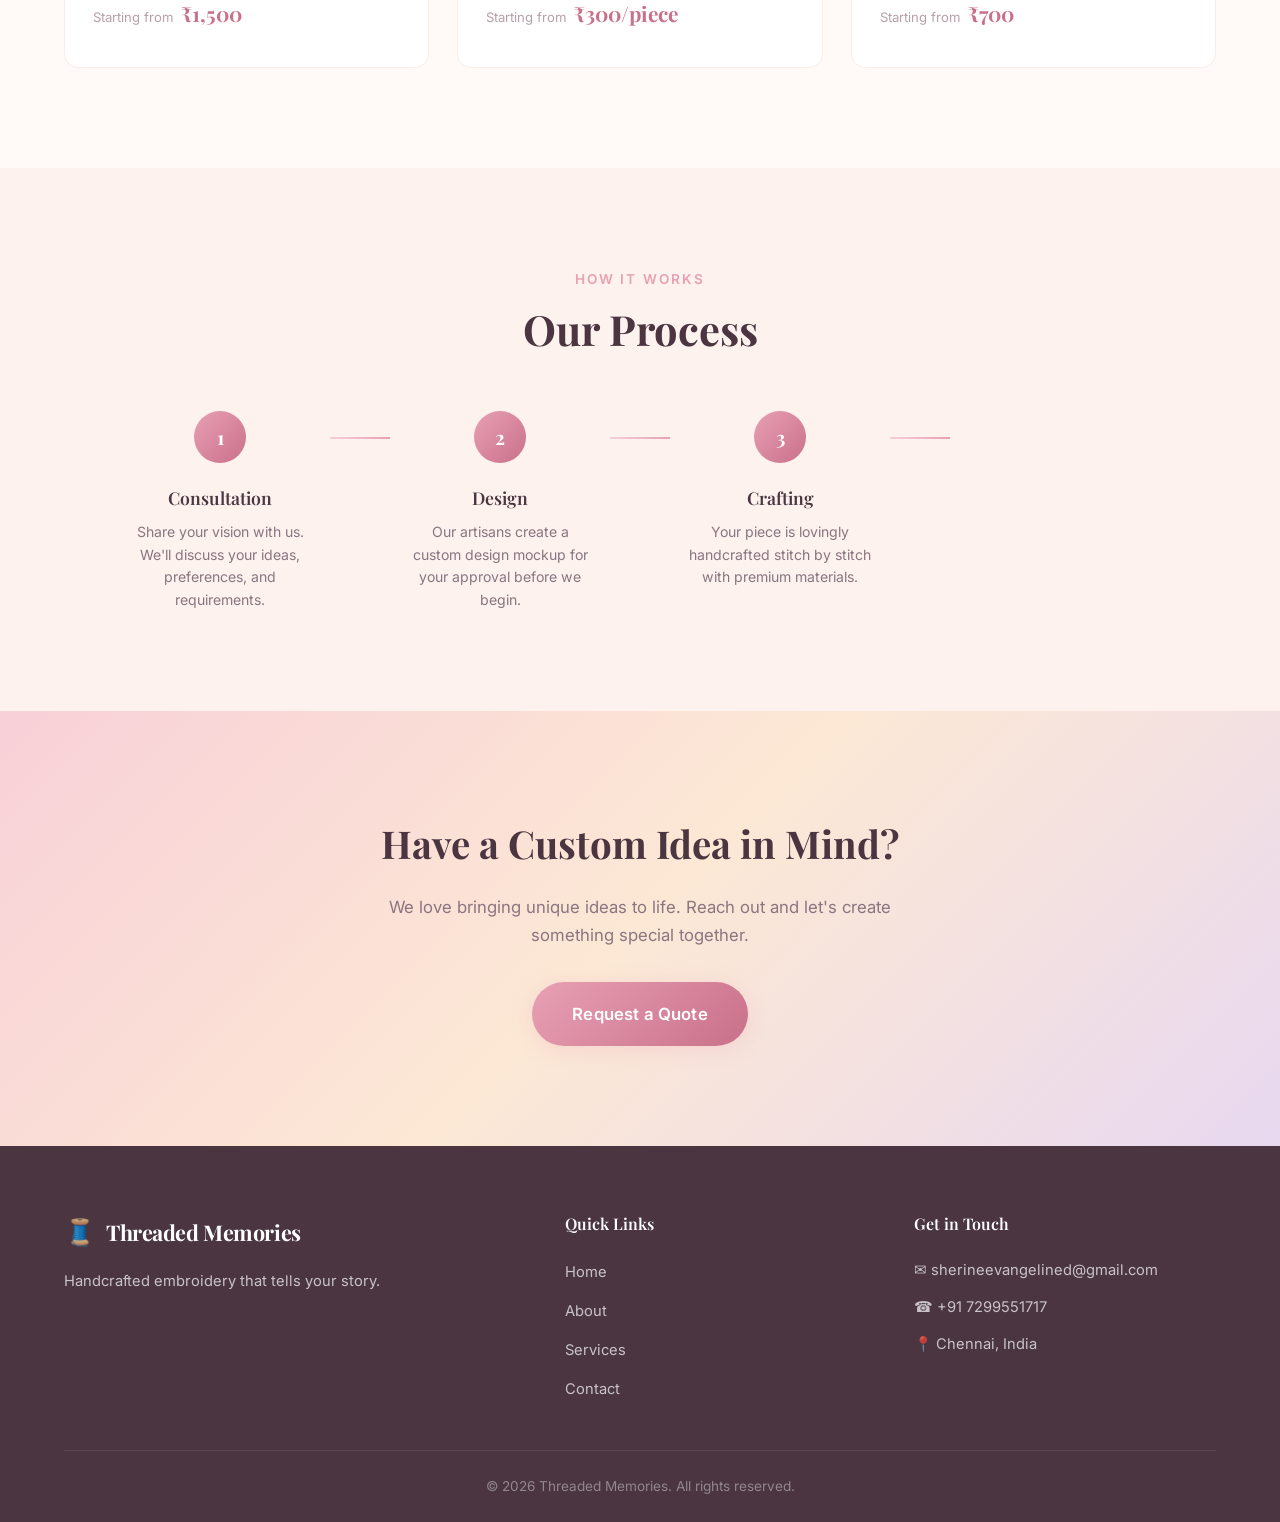
==== commit 3445342f: "Update services.html" ====
--- a/services.html
+++ b/services.html
@@ -256,8 +256,8 @@
         <div class="footer-contact">
           <h4 class="footer-heading">Get in Touch</h4>
           <ul>
-            <li>✉ hello@threadedmemories.com</li>
-            <li>☎ +91 98765 43210</li>
+            <li>✉ sherineevangelined@gmail.com</li>
+            <li>☎ +91 7299551717</li>
             <li>📍 Chennai, India</li>
           </ul>
         </div>
